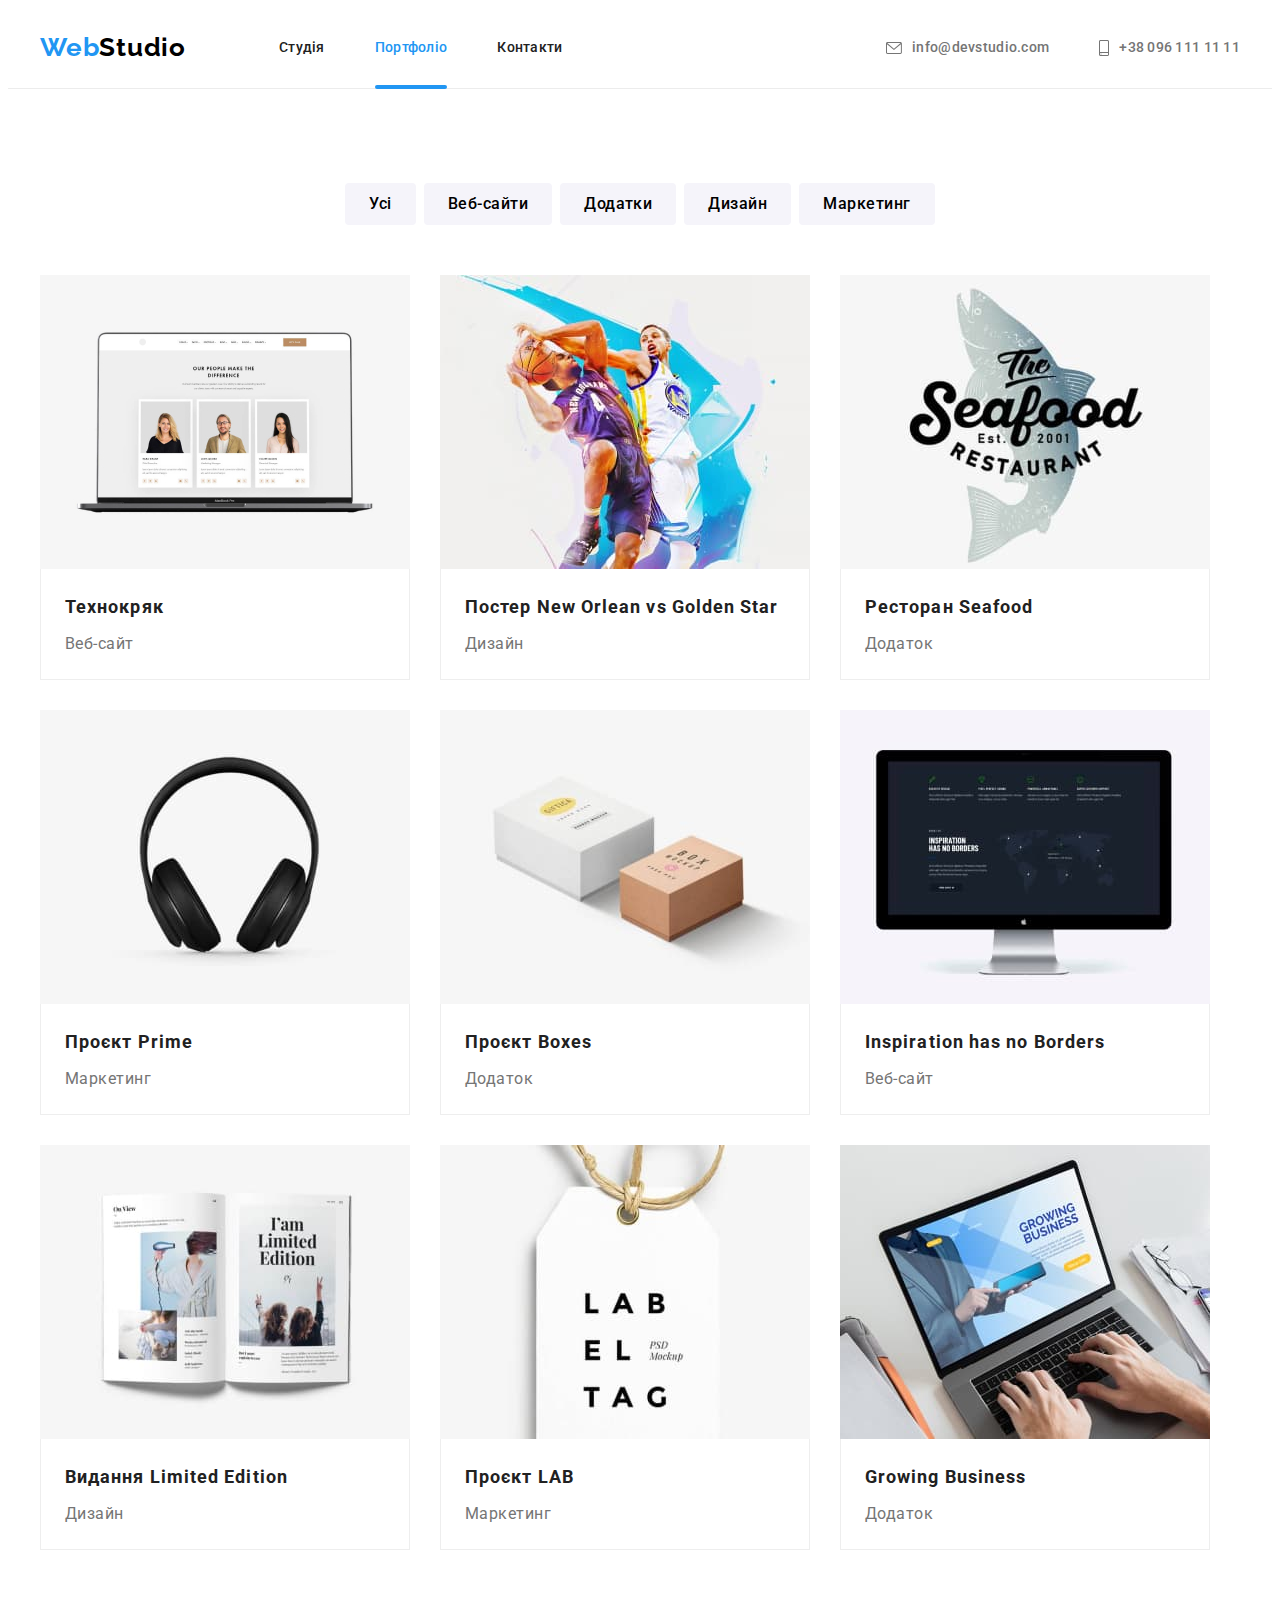
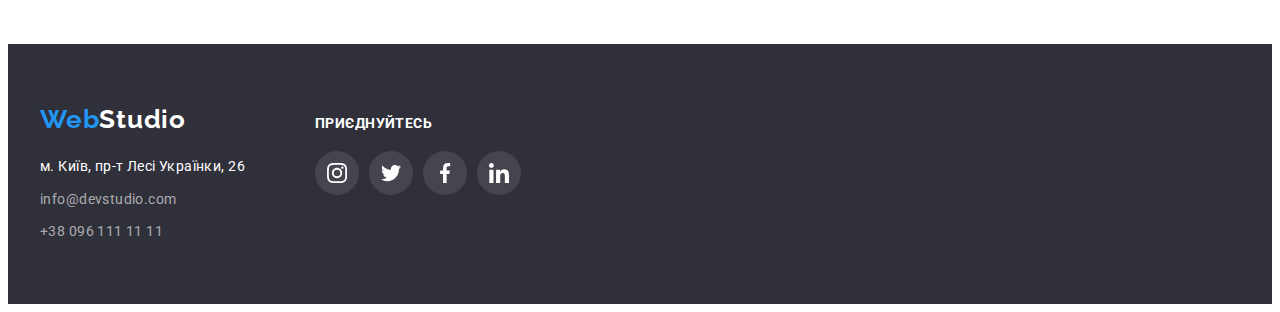
==== portfolio.html @ a7c12bc5 "Copied" ====
<!DOCTYPE html>
<html lang="uk">

<head>
    <meta charset="UTF-8">
    <meta http-equiv="X-UA-Compatible" content="IE=edge">
    <meta name="viewport" content="width=device-width, initial-scale=1.0">
    <title>WebStudio</title>
    <link rel="preconnect" href="https://fonts.googleapis.com">
    <link rel="preconnect" href="https://fonts.gstatic.com" crossorigin>
    <link
        href="https://fonts.googleapis.com/css2?family=Raleway:wght@700&family=Roboto:wght@400;500;700;900&display=swap"
        rel="stylesheet">
    <link rel="stylesheet" href="https://cdnjs.cloudflare.com/ajax/libs/modern-normalize/1.1.0/modern-normalize.min.css"
        integrity="sha512-wpPYUAdjBVSE4KJnH1VR1HeZfpl1ub8YT/NKx4PuQ5NmX2tKuGu6U/JRp5y+Y8XG2tV+wKQpNHVUX03MfMFn9Q=="
        crossorigin="anonymous" referrerpolicy="no-referrer" />
    <link rel="stylesheet" href="./css/styles.css">
</head>

<body>
    <!--Navigation_bar-->
    <header class="underline">
        <div class="nav-container">
            <nav class="nav-list">
                <a class="link logo" href="/">Web<span class="second-logo">Studio</span></a>
                <ul class="list">
                    <li class="list-item"><a class="link nav-link " href="./index.html">Студія</a></li>
                    <li class="list-item"><a class="link nav-link current" href="./portfolio.html">Портфоліо</a></li>
                    <li class="list-item"><a class="link nav-link" href="/">Контакти</a></li>
                </ul>
            </nav>
            <ul class="list contacts-container">
                <li class="list-item contacts-item">
                    <a class="link contacts-nav" href="mailto:info@devstudio.com">
                        <svg class="envelope-icon" width="16" height="12">
                            <use href="./images/icons.svg#envelope"></use>
                        </svg>
                        info@devstudio.com</a>
                </li>
                <li class="list-item">
                    <a class="link contacts-nav" href="tel:+380961111111">
                        <svg class="smartphone-icon" width="10" height="16">
                            <use href="./images/icons.svg#smartphone"></use>
                        </svg>
                        +38 096 111 11 11</a>
                </li>
            </ul>
        </div>
    </header>
    <main>
        <section class="portfolio section">
            <div class="projects-container">
                <h1 class="visually-hidden">Портфоліо</h1>
                <!-- Portfolio_filters -->
                <ul class="list filters-list">
                    <li class="button"><button class="filt-but" type="button">Усі</button></li>
                    <li class="button"><button class="filt-but" type="button">Веб-сайти</button></li>
                    <li class="button"><button class="filt-but" type="button">Додатки</button></li>
                    <li class="button"><button class="filt-but" type="button">Дизайн</button></li>
                    <li class="button"><button class="filt-but" type="button">Маркетинг</button></li>
                </ul>
                <!-- Portfolio_items -->
                <ul class="list projects-list">
                    <li>
                        <a class="link project-item" href="/">
                            <div class="item-wrapper">
                                <img src="./images/project1.jpg" alt="Технокряк" width="370" height="294">
                                <p class="item-overlay">
                                    Ресурс пропонує комплексні пропозиції з різним рівнем функціоналу та сервісів. Все це дозволить відвідувачу отримати
                                    вичерпні відомості про компанію чи приватну особу.
                                </p>
                            </div>
                            <div class="description-box">
                                <h2 class="project-title">Технокряк</h2>
                                <p class="project-descr">Веб-сайт</p>
                            </div>
                        </a>
                    </li>
                    <li>
                        <a class="link project-item" href="/">
                            <div class="item-wrapper">
                                <img src="./images/project2.jpg" alt="Постер New Orlean vs Golden Star" width="370" height="294">
                                <p class="item-overlay">
                                    Lorem ipsum dolor sit amet consectetur adipisicing elit. Deleniti rerum pariatur repellendus alias dolore consectetur!
                                </p>
                            </div>
                            <div class="description-box">
                                <h2 class="project-title">Постер New Orlean vs Golden Star</h2>
                                <p class="project-descr">Дизайн</p>
                            </div>
                        </a>
                    </li>
                    <li>
                        <a class="link project-item" href="/">
                            <div class="item-wrapper">
                                <img src="./images/project3.jpg" alt="Ресторан Seafood" width="370" height="294">
                                <p class="item-overlay">
                                    Lorem ipsum dolor, sit amet consectetur adipisicing elit. Fugit dolorem vitae sunt minus, modi asperiores!
                                </p>
                            </div>
                            <div class="description-box">
                                <h2 class="project-title">Ресторан Seafood</h2>
                                <p class="project-descr">Додаток</p>
                            </div>
                        </a>
    
                    </li>
                    <li>
                        <a class="link project-item" href="/">
                            <div class="item-wrapper">
                                <img src="./images/project4.jpg" alt="Проєкт Prime" width="370" height="294">
                                <p class="item-overlay">
                                    Lorem ipsum dolor sit amet consectetur, adipisicing elit. Et nostrum atque maxime natus quibusdam ab!
                                </p>
                            </div>
                            <div class="description-box">
                                <h2 class="project-title">Проєкт Prime</h2>
                                <p class="project-descr">Маркетинг</p>
                            </div>
                        </a>
                    </li>
                    <li>
                        <a class="link project-item" href="/">
                            <div class="item-wrapper">
                                <img src="./images/project5.jpg" alt="Проєкт Boxes" width="370" height="294">
                                <p class="item-overlay">
                                    Lorem ipsum dolor sit amet consectetur, adipisicing elit. Perspiciatis soluta velit accusantium laborum nostrum natus!
                                </p>
                            </div>
                            <div class="description-box">
                                <h2 class="project-title">Проєкт Boxes</h2>
                                <p class="project-descr">Додаток</p>
                            </div>
                        </a>
                    </li>
                    <li>
                        <a class="link project-item" href="">
                            <div class="item-wrapper">
                                <img src="./images/project6.jpg" alt="Inspiration has no Borders" width="370" height="294">
                                <p class="item-overlay">
                                    Lorem, ipsum dolor sit amet consectetur adipisicing elit. Sit inventore dignissimos qui, voluptatem cum iste.
                                </p>
                            </div>
                            <div class="description-box">
                                <h2 class="project-title">Inspiration has no Borders</h2>
                                <p class="project-descr">Веб-сайт</p>
                            </div>
                        </a>
                    </li>
                    <li>
                        <a class="link project-item" href="/">
                            <div class="item-wrapper">
                                <img src="./images/project7.jpg" alt="Видання Limited Edition" width="370" height="294">
                                <p class="item-overlay">
                                    Lorem ipsum dolor sit amet consectetur adipisicing elit. At rerum eos corporis nihil commodi natus.
                                </p>
                            </div>
                            <div class="description-box">
                                <h2 class="project-title">Видання Limited Edition</h2>
                                <p class="project-descr">Дизайн</p>
                            </div>
                        </a>
                    </li>
                    <li>
                        <a class="link project-item" href="/">
                            <div class="item-wrapper">
                                <img src="./images/project8.jpg" alt="Проєкт LAB" width="370" height="294">
                                <p class="item-overlay">
                                    Lorem ipsum dolor sit, amet consectetur adipisicing elit. Nihil aliquam voluptate autem minima minus cupiditate?
                                </p>
                            </div>
                            <div class="description-box">
                                <h2 class="project-title">Проєкт LAB</h2>
                                <p class="project-descr">Маркетинг</p>
                            </div>
                        </a>
                    </li>
                    <li>
                        <a class="link project-item" href="/">
                            <div class="item-wrapper">
                                <img src="./images/project9.jpg" alt="Growing Business" width="370" height="294">
                                <p class="item-overlay">
                                    Lorem ipsum dolor sit, amet consectetur adipisicing elit. Recusandae nihil ullam perspiciatis, illum iste minus.
                                </p>
                            </div>
                            <div class="description-box">
                                <h2 class="project-title">Growing Business</h2>
                                <p class="project-descr">Додаток</p>
                            </div>
                        </a>
                    </li>
                </ul>
            </div>
        </section>
    </main>
    <!--Basement-->
    <footer class="basement">
        <div class="footer-container">
            <div class="address-container">
                <a class="link basement-logo" href="./index.html">Web<span class="basement-logo-second">Studio</span></a>
                <address class="basement-contacts">
                    <ul class="list">
                        <li class="contact-item"><a class="link contact-first-color"
                                href="https://goo.gl/maps/C3TWV4PwisccWHNz8" target="_blank"
                                rel="noopener norefererr nofollow">м. Київ, пр-т Лесі Українки, 26</a></li>
                        <li class="contact-item"><a class="link contact-second-color"
                                href="mailto:info@devstudio.com">info@devstudio.com</a></li>
                        <li class="contact-item"><a class="link contact-second-color" href="tel:+380961111111">+38 096 111
                                11 11</a></li>
                    </ul>
                </address>
            </div>
            <div>
                <h3 class="invite-title">приєднуйтесь</h3>
                <ul class="list invite-list">
                    <li>
                        <a class="basement-social-link" href="/">
                            <svg class="basement-social-icon" width="20px" height="20px">
                                <use href="./images/icons.svg#instagram"></use>
                            </svg>
                        </a>
                    </li>
                    <li>
                        <a class="basement-social-link" href="/">
                            <svg class="basement-social-icon" width="20px" height="20px">
                                <use href="./images/icons.svg#twitter"></use>
                            </svg>
                        </a>
                    </li>
                    <li>
                        <a class="basement-social-link" href="/">
                            <svg class="basement-social-icon" width="20px" height="20px">
                                <use href="./images/icons.svg#facebook"></use>
                            </svg>
                        </a>
                    </li>
                    <li>
                        <a class="basement-social-link" href="/">
                            <svg class="basement-social-icon" width="20px" height="20px">
                                <use href="./images/icons.svg#linkedin"></use>
                            </svg>
                        </a>
                    </li>
                </ul>
            </div>
        </div>
    </footer>
</body>

</html>
---- css/styles.css ----
:root {
    --main-color: #FFFFFF;
    --second-color: #2F303A;
    --team-section-color: #F5F4FA;
    --first-logo-color: #2196F3;
    --second-logo-color: #000000;
    --main-text-color: #212121;
    --descriprion-color: #757575;
    --basement-contakts-color: #FFFFFF99;
    --button-active-color: #188CE8;
    --underline-color: #ECECEC;
    --border-color: #EEEEEE;
    --overlay-color: rgba(47, 48, 58, 0.4);
    --social-link-color: #AFB1B8;
    --basement-social-link-color: rgba(255, 255, 255, 0.1);
    --face-background: #C4C4C4;
    --activity-descr-color: rgba(47, 48, 58, 0.8);
    --modal-background: rgba(0, 0, 0, 0.2);
    --modal-close-btn: rgba(0, 0, 0, 0.1);
    --portfolio-overlay-color: rgba(33, 150, 243, 0.9);
    --transition-function: cubic-bezier(0.4, 0, 0.2, 1);
}

/*Global_styles*/

body {
    background: var(--main-color);
    font-family: 'Roboto', sans-serif;
    color: var(--main-text-color);
}

h1,
h2,
h3,
h4,
h5,
h6,
p {
    margin: 0px;
    padding: 0px;
}

img {
    display: block;
}

.link {
    text-decoration: none;
    display: inline-block;
}

.list {
    list-style: none;
    padding: 0px;
    margin: 0px;
}

.section {
    padding: 94px 0px;
}

/*Navigation-bar*/

.underline {
    border-bottom: solid 1px var(--underline-color);
}

.nav-link,
.contacts-nav {
    font-weight: 500;
    font-size: 14px;
    line-height: 1.14;
    letter-spacing: 0.02em;
}

.nav-container {
    margin: 0px auto;
    width: 1200px;
    padding: 0px 15px;
    display: flex;
    /* outline: red solid 1px; */

}

.nav-list {
    display: flex;
    margin-right: auto;
    align-items: center;
}

.nav-list .list {
    display: flex   ;
}

.nav-container .list{
    display: flex;
}

/*Logo*/

.logo {
    color: var(--first-logo-color);
    font-family: 'Raleway', sans-serif;
    font-weight: 700;
    font-size: 26px;
    line-height: 1.19;
    letter-spacing: 0.03em;
    margin-right: 93px;
    padding: 24px 0px 25px 0px;
}

.second-logo {
    color: var(--second-logo-color);
}

/*Navigation_links*/

.nav-link .current {
    color: var(--first-logo-color);
}

.nav-link {
    color: inherit;
    padding: 32px 0px;
    position: relative;
    transition: color 250ms var(--transition-function);
}

.nav-link:hover,
.nav-link:focus,
.current {
    color: var(--first-logo-color);
}

.current::after {
    content: '';
    position: relative;
    display: block;
    width: 100%;
    height: 4px;
    background-color: var(--first-logo-color);
    border-radius: 2px;
    position: absolute;
    bottom: -1px;
}

/*Contacts*/

.contacts-container {
    align-items: center;
}

.contacts-nav {
    color: var(--descriprion-color);
    padding: 32px 0px;
    display: flex;
    align-items: center;
    transition: color 250ms var(--transition-function);
}

.contacts-nav:hover,
.contacts-nav:focus {
    color: var(--first-logo-color);
} 


.contacts-icon {
    width: 12px;
    height: 16px;
    fill: var(--descriprion-color);
}

.list-item:not(:last-child) {
    margin-right: 50px;
}

.envelope-icon {
    fill: currentColor;
    margin-right: 10px;
}

.smartphone-icon {
    fill: currentColor;
    margin-right: 10px;
}

/*Face*/

.face-container {
    margin: 0px auto;
    width: 1200px;
    padding: 200px 15px;
}

.face {
    background-color: var(--face-background);
    color: var(--main-color);
    text-align: center;
    background-image: linear-gradient(var(--overlay-color), var(--overlay-color)), 
    url(../images/header-img.jpg);
    background-repeat: no-repeat;
    background-position: center;
    background-size: cover;
    max-width: 1600px;
    margin-left: auto;
    margin-right: auto;
}

.face-header {
    font-weight: 900;
    font-size: 44px;
    line-height: 1.36;
    text-align: center;
    letter-spacing: 0.06em;
    text-transform: uppercase;
    width: 700px;
    margin: 0px auto 30px;
}

.order-button {
    cursor: pointer;
    background: var(--first-logo-color);
    border-color: transparent;
    border-radius: 4px;
    color: inherit;
    font-family: inherit;
    font-weight: 700;
    font-size: 16px;
    line-height: 1.87;
    letter-spacing: 0.06em;
    padding: 8px 30px;
    transition: background 250ms var(--transition-function),
                box-shadow 250ms var(--transition-function);
}

.order-button:hover,
.order-button:focus {
    background: var(--button-active-color);
    box-shadow: 0px 4px 4px rgba(0, 0, 0, 0.15);
}

/*Features*/

.features-container {
    margin: 0px auto;
    width: 1200px;

}

.feature {
    width: 270px;
}



.visually-hidden {
    position: absolute;
    width: 1px;
    height: 1px;
    margin: -1px;
    border: 0;
    padding: 0;

    white-space: nowrap;
    clip-path: inset(50%);
    clip: rect( 0 0 0 0);
    overflow: hidden   ;
}

.icon {
    width: 70px;
    height: 70px;
    background-color: var(--team-section-color);
}

.icon-contain {
    width: 270px;
    height: 120px;
    background-color: var(--team-section-color);
    display: flex;
    align-items: center;
    justify-content: center;
    margin-bottom: 30px;
    border-radius: 4px;
}





.feature-title {
    font-weight: 700;
    font-size: 14px;
    line-height: 1.14;
    letter-spacing: 0.03em;
    text-transform: uppercase;
    margin-bottom: 10px;
}

.feature-descr {
    color: var(--descriprion-color);
    font-style: normal;
    font-size: 14px;
    line-height: 1.71;
    letter-spacing: 0.03em;
}

.features-list {
    display: flex;
}

.feature:not(:last-child) {
    margin-right: 30px;
}

/*Activities gallery*/

.activities {
    padding-bottom: 94px;
}

.activities-container {
    margin: 0px auto;
    width: 1200px;
    padding: 0px 15px;
    /* outline: red solid 1px; */

}

.activities-title {
    font-weight: 700;
    font-size: 36px;
    line-height: 1.16;
    text-align: center;
    letter-spacing: 0.03em;
    margin-bottom: 50px;
}

.activities-list {
    display: flex;
}

.activity:not(:last-child) {
    margin-right: 30px;
}

.activity {
    position: relative;
}

.activity-descr {
    position: absolute;
    bottom: 0px;
    padding: 27px 0px;
    width: 100%;
    background-color: var(--activity-descr-color);
    color: var(--main-color);
    font-weight: 700;
    font-size: 14px;
    line-height: 1.14;
    text-align: center;
    letter-spacing: 0.03em;
    text-transform: uppercase;
}

/*Team_section*/

.team-container {
    margin: 0px auto;
    width: 1200px;
    padding: 0px 15px;
    /* outline: red solid 1px; */
}

.workers-list {
    display: flex;
}

.team {
    background: var(--team-section-color);
}

.team-title {
    font-weight: 700;
    font-size: 36px;
    line-height: 1.16;
    text-align: center;
    letter-spacing: 0.03em;
    margin-bottom: 50px;
}



.employee:not(:last-child) {
    margin-right: 30px;
}

.description {
    padding: 30px;
    background: var(--main-color);
    border-radius: 0px 0px 4px 4px;
    box-shadow: 0px 1px 3px rgba(0, 0, 0, 0.12), 0px 1px 1px rgba(0, 0, 0, 0.14), 0px 2px 1px rgba(0, 0, 0, 0.2);

}

.employee-title  {
    font-weight: 500;
    font-size: 16px;
    line-height: 1.18;
    text-align: center;
    letter-spacing: 0.03em;
    margin-bottom: 10px;
}

.employee-position {
    color: var(--descriprion-color);
    font-size: 16px;
    line-height: 1.18;
    text-align: center;
    letter-spacing: 0.03em;
    margin-bottom: 16px;
}

.socials-list {
    display: flex;
    gap: 10px;
}

.social-link {
    display: flex;
    width: 44px;
    height: 44px;
    align-items: center;
    border-radius: 50%;
    justify-content: center;
    transition: background-color 250ms var(--transition-function);
}

.social-icon {
    fill: var(--social-link-color);
    transition: fill 250ms var(--transition-function);
}

.social-link:hover,
.social-link:focus {
    background-color: var(--first-logo-color);
}

.social-link:hover .social-icon,
.social-link:focus .social-icon {
    fill: var(--main-color);
}

/*Basement*/

.footer-container {
    margin: 0px auto;
    width: 1200px;
    padding: 0px 15px;
    display: flex;
    align-items: baseline;
    /* outline: red solid 1px; */
}

.basement {
    background: var(--second-color);
    padding: 60px 0px;
}

/* Clients_section*/

.clients-container {
    margin: 0px auto;
    width: 1200px;
    padding: 0px 15px;
}

.clients-title {
    font-weight: 700;
    font-size: 36px;
    line-height: 1.16;
    text-align: center;
    letter-spacing: 0.03em;
    margin-bottom: 50px;
}

.clients-list {
    text-decoration: none;
    display: flex;
    gap: 30px;
}

.link-client {
    width: 170px;
    height: 92px;
    border: solid 1px var(--social-link-color);
    border-radius: 4px;
    align-items: center;
    justify-content: center;
    display: flex;
    transition: border-color 250ms var(--transition-function);
}

.client-logo {
    fill: var(--social-link-color);
    transition: fill 250ms var(--transition-function);
}

.link-client:hover {
    border-color: var(--first-logo-color);
}

.link-client:hover .client-logo {
    fill: var(--first-logo-color);
}

.link-client:focus {
    border-color: var(--first-logo-color);
}

.link-client:focus .client-logo {
    fill: var(--first-logo-color);
}

/*Basement_logo*/

.basement-logo {
    color: var(--first-logo-color);
    font-family: 'Raleway', sans-serif;
    font-weight: 700;
    font-size: 26px;
    line-height: 1.19;
    letter-spacing: 0.03em;
    margin-bottom:  20px;
}

.basement-logo-second {
    color: var(--main-color);
}

/*Basement_contacts*/

.contact-item:not(:last-child) {
    margin-bottom: 9px;
}

.basement-contacts {
    font-style: inherit;
    font-size: 14px;
    line-height: 1.71;
    letter-spacing: 0.03em;
}

.contact-first-color {
    color: var(--main-color);
    transition: color 250ms var(--transition-function);
}

.contact-second-color {
    color: var(--basement-contakts-color);
    transition: color 250ms var(--transition-function);
}

.contact-first-color:hover,
.contact-first-color:focus,
.contact-second-color:hover,
.contact-second-color:focus {
    color:  var(--first-logo-color);
}

.address-container {
    margin-right: 70px;
}

.invite-title {
    font-weight: 700;
    font-size: 14px;
    line-height: 16px;
    letter-spacing: 0.03em;
    text-transform: uppercase;
    color: var(--main-color);
    margin-bottom: 20px;
}

.invite-list {
    display: flex;
    gap: 10px;
}

.basement-social-link {
    display: flex;
    width: 44px;
    height: 44px;
    align-items: center;
    border-radius: 50%;
    justify-content: center;
    background: var(--basement-social-link-color);
}

.basement-social-icon {
    fill: var(--main-color);
}

.basement-social-link:hover,
.basement-social-link:focus {
    background-color: var(--first-logo-color);
    transition: background-color 250ms var(--transition-function);
}

/* Modal window */

.backdrop {
    position: fixed;
    top: 0;
    left: 0;
    width: 100%;
    height: 100%;
    background-color: var(--modal-background);
    filter: blur(0px);
    transition: opacity 250ms var(--transition-function),
                visibility 250ms var(--transition-function);
}

.backdrop.is-hidden {
    opacity: 0;
    visibility: hidden;
    pointer-events: none;
}

.modal {
    position: absolute;
    top: 221px;
    left: 50%;
    transform: translate(-50%, 0);
    background-color: var(--main-color);
    width: 528px;
    height: 581px;
    border-radius: 4px;
    box-shadow: 0px 1px 3px rgba(0, 0, 0, 0.12), 0px 1px 1px rgba(0, 0, 0, 0.14), 0px 2px 1px rgba(0, 0, 0, 0.2);
    scale: 100%;
    transition: transform 250ms var(--transition-function);
}

.backdrop.backdrop.is-hidden .modal {
    transform: translate(-50%, 20%);
    
}

.close-btn {
    display: flex;
    justify-content: center;
    align-items: center;
    position: absolute;
    width: 30px;
    height: 30px;
    cursor: pointer;
    background-color: transparent;
    border: 1px solid var(--modal-close-btn);
    border-radius: 50%;
    padding: 0px;
    top: 8px;
    right: 8px;
}

.close-btn-icon {
    fill: var(--second-logo-color);
}

/*PORTFOLIO_PAGE_STYLES*/

/*Filters*/

.filt-but {
    cursor: pointer;
    background: var(--team-section-color);
    font-family: inherit;
    font-weight: 500;
    font-size: 16px;
    line-height: 1.62;
    text-align: center;
    letter-spacing: 0.03em;
    border-color: transparent;
    border-radius: 4px;
    padding: 6px 22px;
    transition: background 250ms var(--transition-function),
                box-shadow 250ms var(--transition-function),
                color 250ms var(--transition-function);
}

.filt-but:hover,
.filt-but:focus {
    background: var(--first-logo-color);
    color: var(--main-color);
    box-shadow: 0px 3px 1px rgba(0, 0, 0, 0.1), 0px 1px 2px rgba(0, 0, 0, 0.08), 0px 2px 2px rgba(0, 0, 0, 0.12);
}

.filters h2,
.projects h2 {
    color: var(--main-color);
}

/*Projects*/

.projects-container {
    margin: 0px auto;
    width: 1200px;
    padding: 0px 15px;
    /* outline: red solid 1px; */
}

.filters-list {
    display: flex;
    justify-content: center;
    margin-bottom: 50px;

}

.button:not(:last-child) {
    margin-right: 8px;
}

.projects-list {
    display: flex;
    flex-wrap: wrap;
    gap: 30px;
}

.project-item {
    transition: box-shadow 250ms var(--transition-function);
}

.project-item:hover,
.project-item:focus {
    box-shadow: 0px 1px 1px rgba(0, 0, 0, 0.12),
    0px 4px 4px rgba(0, 0, 0, 0.06),
    1px 4px 6px rgba(0, 0, 0, 0.16);
}

.description-box {
    padding: 20px 24px;
    border-right: solid 1px var(--border-color);
    border-bottom: solid 1px var(--border-color);
    border-left: solid 1px var(--border-color);
}

.project-title {
    color: var(--main-text-color);
    font-weight: 700;
    font-size: 18px;
    line-height: 2.0;
    letter-spacing: 0.06em;
    margin-bottom: 4px;
}

.project-descr {
    color: var(--descriprion-color);
    font-size: 16px;
    line-height: 1.87;
    letter-spacing: 0.03em;
}

.item-wrapper {
    position: relative;
    overflow: hidden;
}

.item-overlay {
    position: absolute;
    height: 100%;
    width: 100%;
    background-color: var(--portfolio-overlay-color);
    padding: 63px 24px;
    color: var(--main-color);
    font-weight: 400;
    font-size: 18px;
    line-height: 28px;
    letter-spacing: 0.03em;
    transition: transform 250ms var(--transition-function);
}

.project-item:hover .item-overlay,
.project-item:focus .item-overlay {
    transform: translateY(-100%);
}
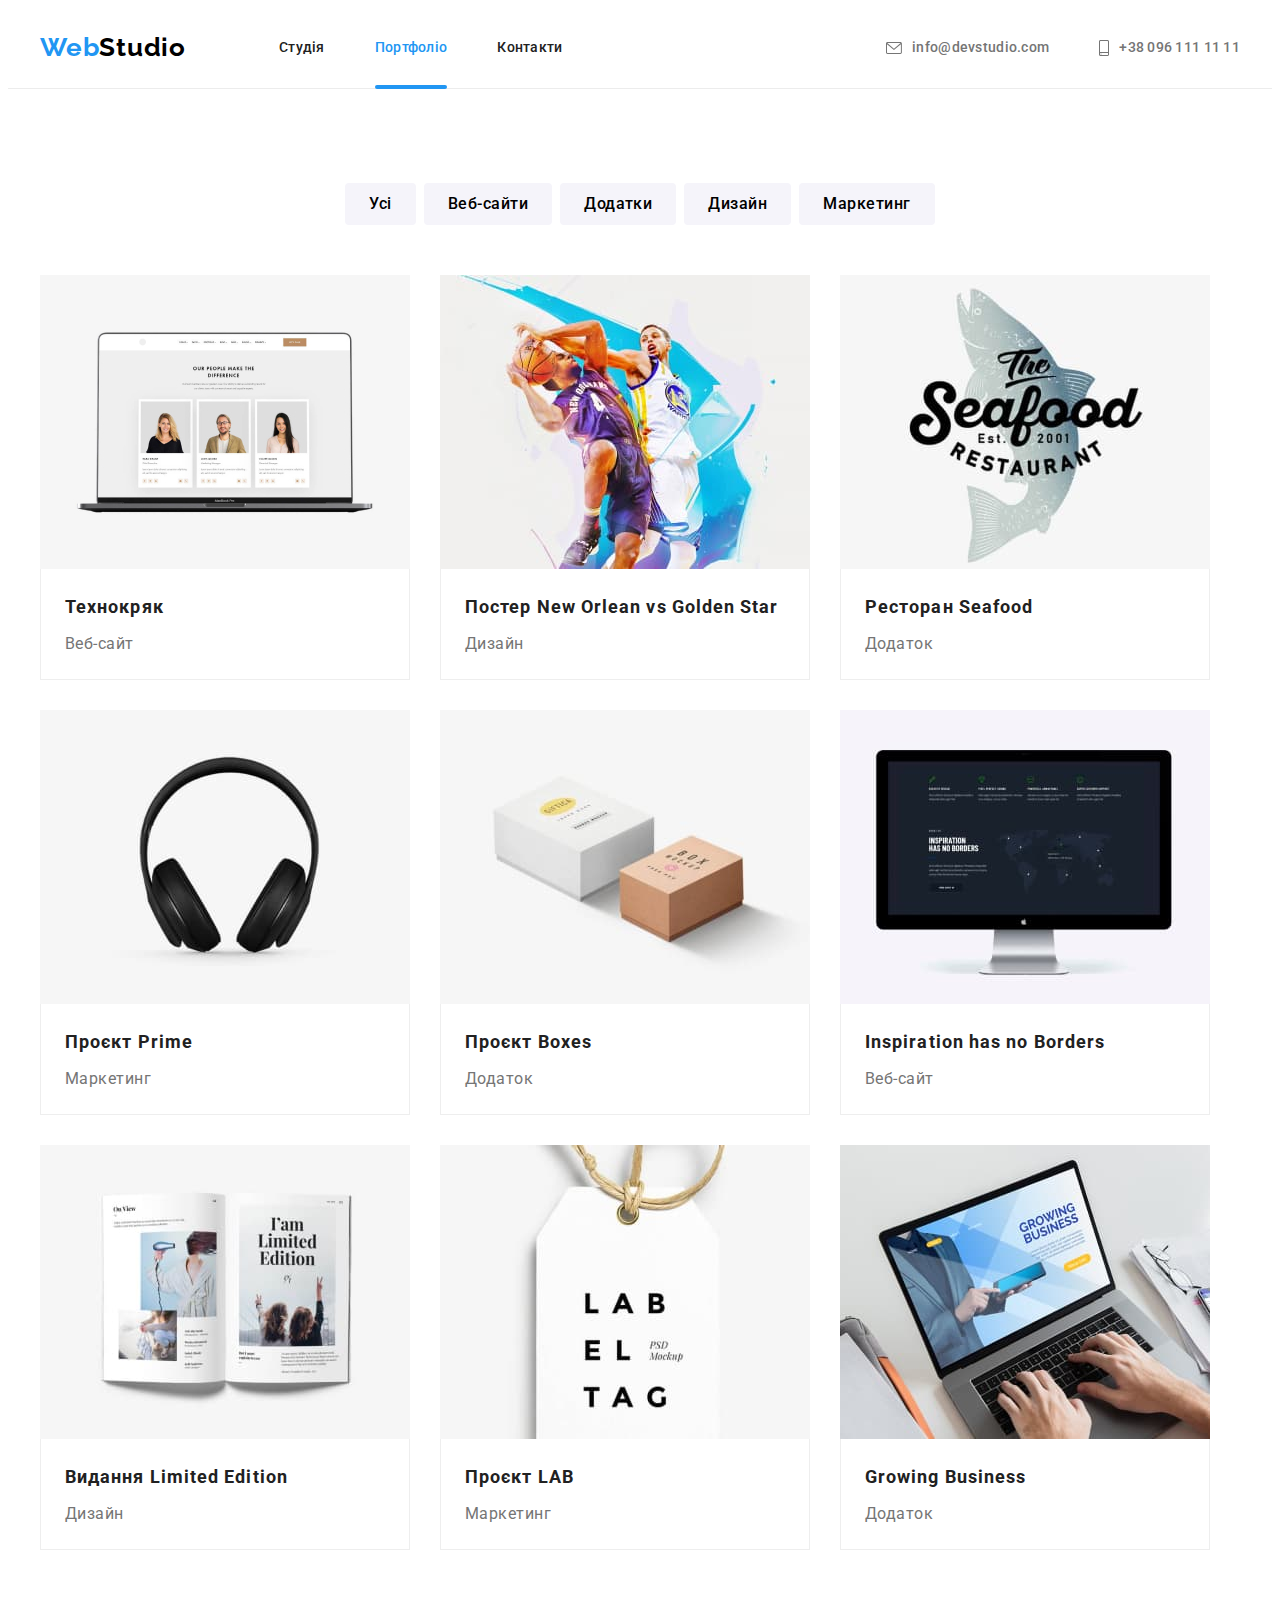
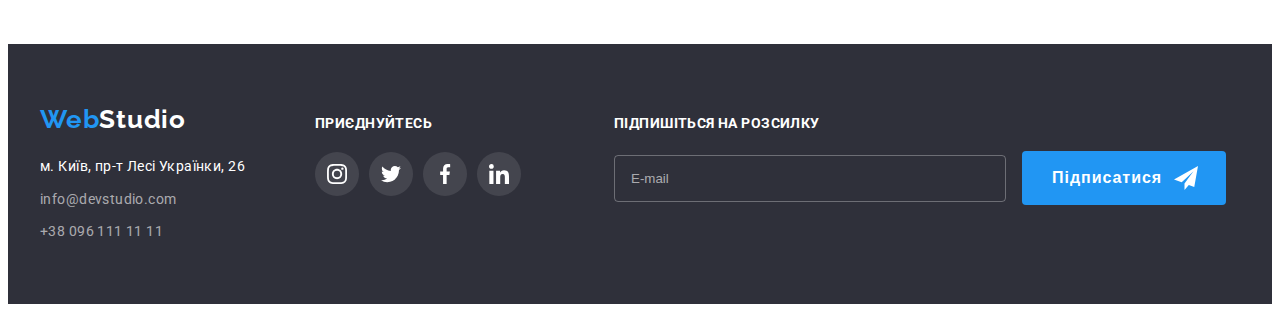
==== commit 10fa6d18: "Added modal window and mailing" ====
--- a/portfolio.html
+++ b/portfolio.html
@@ -210,7 +210,8 @@
                     </ul>
                 </address>
             </div>
-            <div>
+            <!-- Invite_block -->
+            <div class="invite-links-wrapper">
                 <h3 class="invite-title">приєднуйтесь</h3>
                 <ul class="list invite-list">
                     <li>
@@ -242,6 +243,18 @@
                         </a>
                     </li>
                 </ul>
+            </div>
+            <!-- Mailing_form -->
+            <div>
+                <strong class="mailing-title">Підпишіться на розсилку</strong>
+                <div class="mailing-wrapper">
+                    <input class="mailing-field" name="mailing" type="text" placeholder="E-mail">
+                    <button type="submit" class="mailing-button">Підписатися
+                        <svg class="send-icon" width="24" height="24">
+                            <use href="./images/icons.svg#send-icon"></use>
+                        </svg>
+                    </button>
+                </div>
             </div>
         </div>
     </footer>
--- a/css/styles.css
+++ b/css/styles.css
@@ -19,6 +19,10 @@
     --modal-close-btn: rgba(0, 0, 0, 0.1);
     --portfolio-overlay-color: rgba(33, 150, 243, 0.9);
     --transition-function: cubic-bezier(0.4, 0, 0.2, 1);
+    --form-field-border-color: rgba(33, 33, 33, 0.2);
+    --mailing-field-border: rgba(255, 255, 255, 0.3);
+    --mailing-plaseholder-color: rgba(255, 255, 255, 0.6);
+    --submit-button-color: #188CE8;
 }
 
 /*Global_styles*/
@@ -572,10 +576,14 @@
     margin-right: 70px;
 }
 
+.invite-links-wrapper {
+    margin-right: 93px;
+}
+
 .invite-title {
     font-weight: 700;
     font-size: 14px;
-    line-height: 16px;
+    line-height: 1.14;
     letter-spacing: 0.03em;
     text-transform: uppercase;
     color: var(--main-color);
@@ -605,6 +613,56 @@
 .basement-social-link:focus {
     background-color: var(--first-logo-color);
     transition: background-color 250ms var(--transition-function);
+}
+
+.mailing-title {
+    display: block;
+    font-weight: 700;
+    font-size: 14px;
+    line-height: 16px;
+    letter-spacing: 0.03em;
+    text-transform: uppercase;
+    color: var(--main-color);
+    margin-bottom: 20px;
+}
+
+.mailing-wrapper {
+    position: relative;
+}
+
+.mailing-field {
+    border: solid 1px var(--mailing-field-border);
+    background-color: transparent;
+    border-radius: 4px;
+    padding:  15px 16px;
+    width: 358px;
+    outline: transparent;
+    margin-right: 12px;
+    color: var(--main-color);
+}
+
+.mailing-field::placeholder {
+    color: var(--mailing-plaseholder-color);
+}
+
+.mailing-button {
+    background-color: var(--first-logo-color);
+    border-color: transparent;
+    border-radius: 4px;
+    padding: 10px 62px 10px 28px;
+    color: var(--main-color);
+    font-weight: 700;
+    font-size: 16px;
+    line-height: 30px;
+    letter-spacing: 0.06em;
+}
+
+.send-icon {
+    position: absolute;
+    right:  28px;
+    top: 50%;
+    transform: translateY(-50%);
+    fill: var(--main-color);
 }
 
 /* Modal window */
@@ -639,6 +697,7 @@
     box-shadow: 0px 1px 3px rgba(0, 0, 0, 0.12), 0px 1px 1px rgba(0, 0, 0, 0.14), 0px 2px 1px rgba(0, 0, 0, 0.2);
     scale: 100%;
     transition: transform 250ms var(--transition-function);
+    padding: 40px;
 }
 
 .backdrop.backdrop.is-hidden .modal {
@@ -664,6 +723,137 @@
 
 .close-btn-icon {
     fill: var(--second-logo-color);
+    transition: fill 250ms var(--transition-function)
+}
+
+.close-btn:hover .close-btn-icon {
+    fill: var(--first-logo-color);
+}
+
+.modal-title {
+    font-weight: 700;
+    font-size: 20px;
+    line-height: 1.15;
+    text-align: center;
+    letter-spacing: 0.03em;
+    margin-bottom: 12px;
+    display: block;
+}
+
+/* Form_Styles */
+
+.form-wrapper {
+    position: relative;
+    margin-bottom: 10px;
+
+}
+
+.form-icon {
+    position: absolute;
+    top: 50%;
+    left: 12px;
+    transform: translateY(-50%);
+    transition: fill 250ms var(--transition-function);
+}
+
+.form-field {
+    outline: transparent;
+    width: 100%;
+    padding: 12px 12px 12px 42px;
+    border-radius:  4px;
+    border:  solid 1px;
+    border-color: var(--form-field-border-color);
+    transition: border-color 250ms var(--transition-function);
+}
+
+.form-field:focus {
+    border-color: var(--first-logo-color);
+}
+
+.form-field:focus + .form-icon {
+    fill: var(--first-logo-color);
+}
+
+.comment-field {
+    padding: 12px 16px;
+    resize: none;
+    width: 448px;
+    height: 120px;
+    margin-bottom: 20px;
+}
+
+.form-label {
+    font-weight: 400;
+    font-size: 12px;
+    line-height: 1.16;
+    letter-spacing: 0.01em;
+    margin-bottom: 4px;
+    color: var(--descriprion-color);
+}
+
+.checkbox-wrapper {
+    display: flex;
+    flex-direction: column;
+    align-items: center;
+}
+
+.checkbox-label {
+    margin-bottom: 30px;
+}
+
+.form-checkbox {
+    appearance: none;
+}
+
+.form-checkbox-icon .uncheck {
+    opacity: 0;
+    transition: opacity 250ms var(--transition-function);
+}
+
+.form-checkbox:checked + .form-checkbox-icon .uncheck {
+    opacity: 1;
+    
+}
+
+.form-checkbox-icon .check {
+    opacity: 1;
+    transition: opacity 250ms var(--transition-function);
+}
+
+.form-checkbox:checked + .form-checkbox-icon .check {
+    opacity: 0;
+}
+
+.terms-chackbox {
+    appearance: none;
+}
+
+.checkbox-descr {
+    font-weight: 400;
+    font-size: 14px;
+    line-height: 1.7;
+    letter-spacing: 0.03em;
+    color: var(--descriprion-color);
+    user-select: none;
+}
+
+.terms-link {
+    color: var(--first-logo-color);
+}
+
+.submit-button {
+    padding:  10px 52px;
+    color: var(--main-color);
+    background-color: var(--submit-button-color);
+    border-color: transparent;
+    border-radius: 4px;
+    transition: box-shadow 250ms var(--transition-function);
+
+}
+
+.submit-button:hover,
+.submit-button:focus {
+    box-shadow: 0px 4px 4px rgba(0, 0, 0, 0.15);
 }
 
 /*PORTFOLIO_PAGE_STYLES*/
@@ -705,7 +895,6 @@
     margin: 0px auto;
     width: 1200px;
     padding: 0px 15px;
-    /* outline: red solid 1px; */
 }
 
 .filters-list {
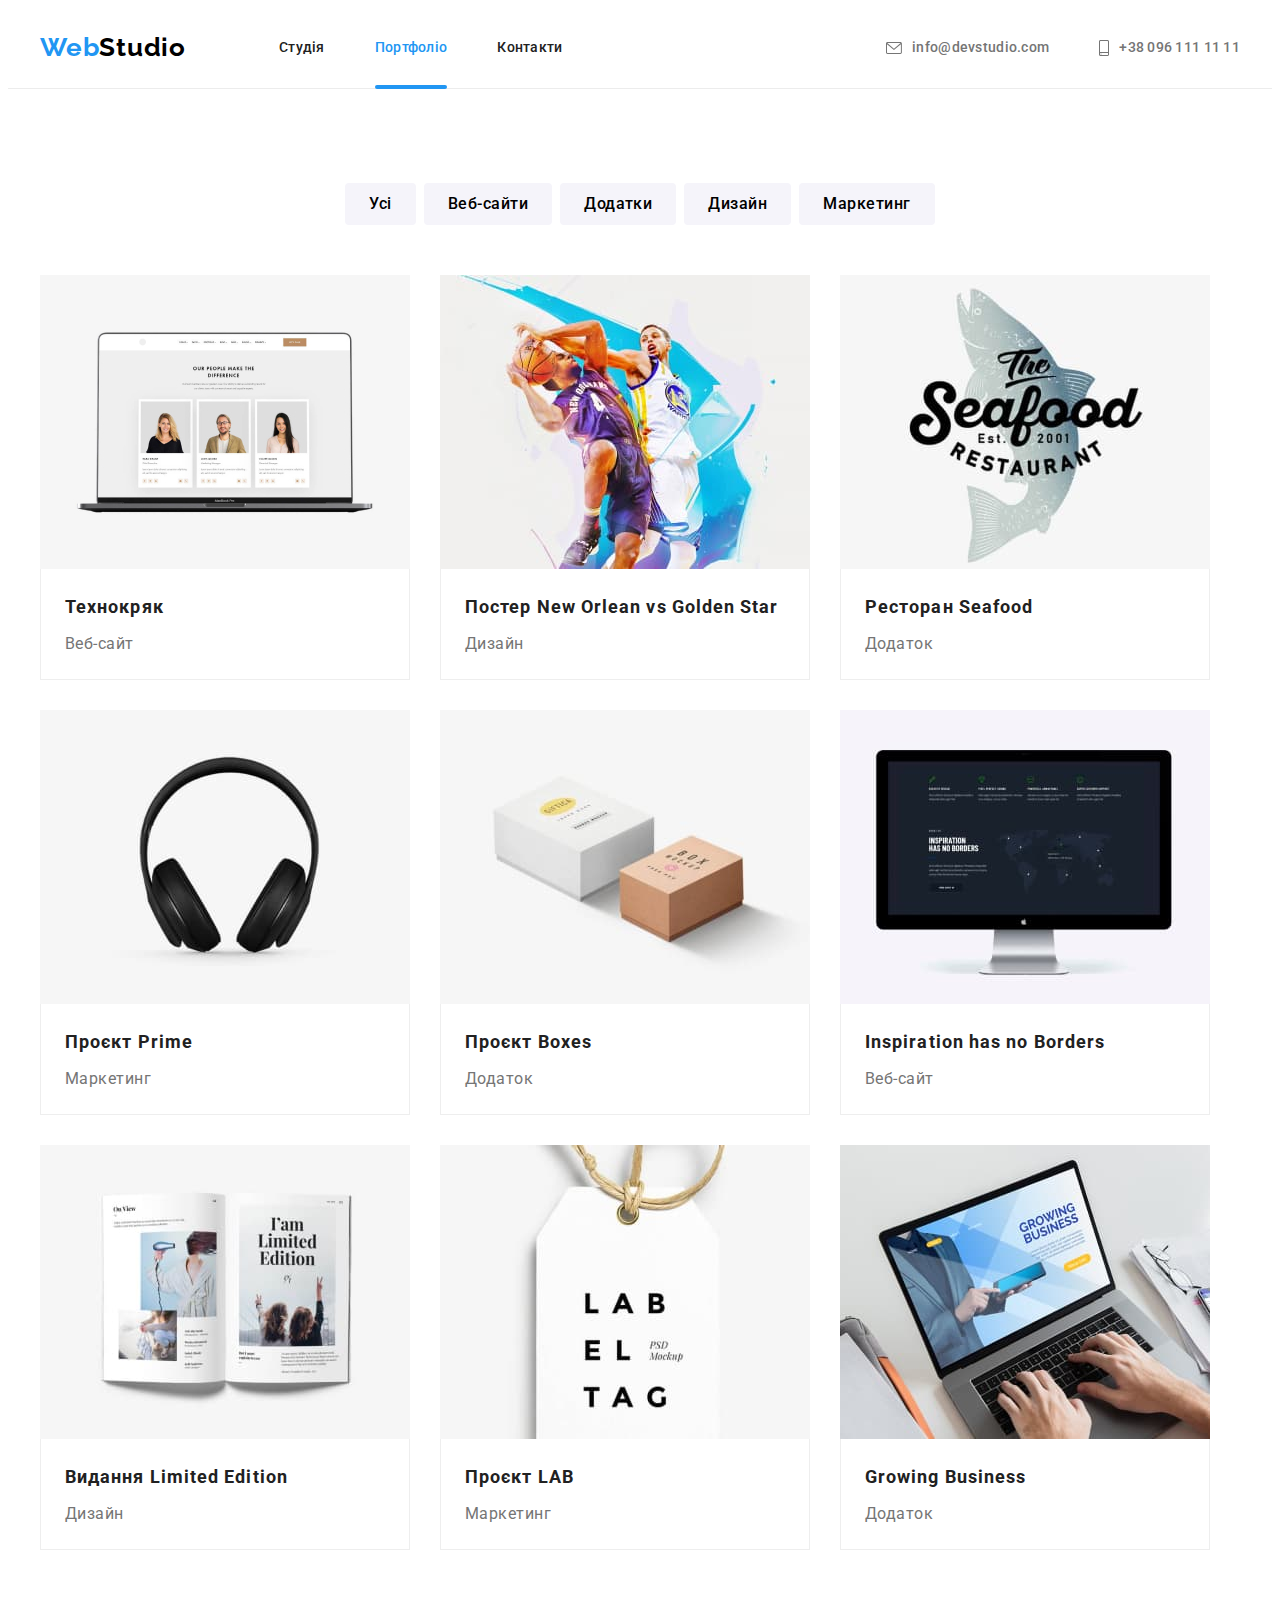
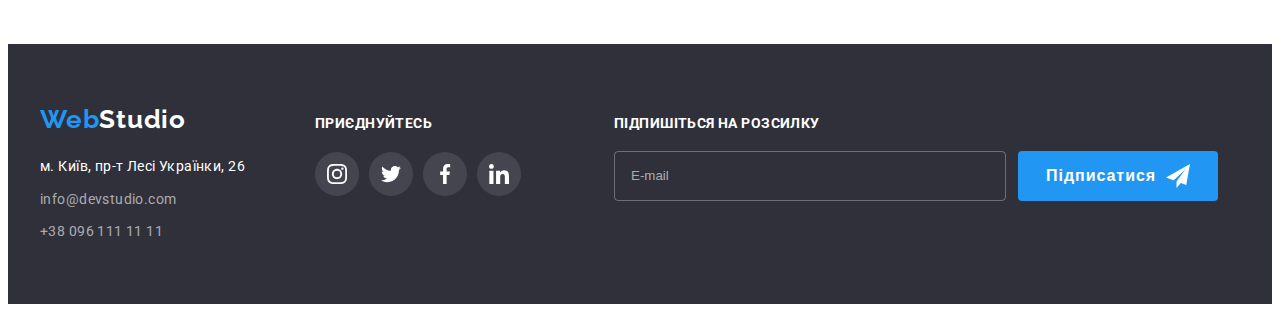
==== commit 8ac645d8: "Made amendments" ====
--- a/portfolio.html
+++ b/portfolio.html
@@ -247,14 +247,14 @@
             <!-- Mailing_form -->
             <div>
                 <strong class="mailing-title">Підпишіться на розсилку</strong>
-                <div class="mailing-wrapper">
+                <form class="mailing-wrapper">
                     <input class="mailing-field" name="mailing" type="text" placeholder="E-mail">
                     <button type="submit" class="mailing-button">Підписатися
                         <svg class="send-icon" width="24" height="24">
                             <use href="./images/icons.svg#send-icon"></use>
                         </svg>
                     </button>
-                </div>
+                </form>
             </div>
         </div>
     </footer>
--- a/css/styles.css
+++ b/css/styles.css
@@ -628,6 +628,7 @@
 
 .mailing-wrapper {
     position: relative;
+    display: flex;
 }
 
 .mailing-field {
@@ -646,22 +647,24 @@
 }
 
 .mailing-button {
+    display: flex;
+    justify-content: space-between;
+    align-items: center;
+    border: 0px;
+    width: 200px;
     background-color: var(--first-logo-color);
     border-color: transparent;
     border-radius: 4px;
-    padding: 10px 62px 10px 28px;
+    padding: 10px 28px;
     color: var(--main-color);
     font-weight: 700;
     font-size: 16px;
     line-height: 30px;
     letter-spacing: 0.06em;
+    cursor: pointer;
 }
 
 .send-icon {
-    position: absolute;
-    right:  28px;
-    top: 50%;
-    transform: translateY(-50%);
     fill: var(--main-color);
 }
 
@@ -726,7 +729,8 @@
     transition: fill 250ms var(--transition-function)
 }
 
-.close-btn:hover .close-btn-icon {
+.close-btn:hover .close-btn-icon,
+.close-btn:focus .close-btn-icon {
     fill: var(--first-logo-color);
 }
 
@@ -744,8 +748,15 @@
 
 .form-wrapper {
     position: relative;
+}
+
+.form-list {
+    margin-bottom: 20px;
+    
+}
+
+.field-item {
     margin-bottom: 10px;
-
 }
 
 .form-icon {
@@ -759,11 +770,12 @@
 .form-field {
     outline: transparent;
     width: 100%;
-    padding: 12px 12px 12px 42px;
+    padding: 11px 12px 11px 42px;
     border-radius:  4px;
     border:  solid 1px;
     border-color: var(--form-field-border-color);
     transition: border-color 250ms var(--transition-function);
+    font-size: 14px;
 }
 
 .form-field:focus {
@@ -775,14 +787,16 @@
 }
 
 .comment-field {
-    padding: 12px 16px;
+    display: block;
+    padding: 11px 16px;
     resize: none;
     width: 448px;
     height: 120px;
-    margin-bottom: 20px;
+    
 }
 
 .form-label {
+    display: block;
     font-weight: 400;
     font-size: 12px;
     line-height: 1.16;
@@ -799,29 +813,36 @@
 
 .checkbox-label {
     margin-bottom: 30px;
+    display: flex;
+    align-items: center;
 }
 
 .form-checkbox {
     appearance: none;
 }
 
+.form-checkbox-icon {
+    margin-right: 8px;
+    cursor: pointer;
+}
+
 .form-checkbox-icon .uncheck {
+    opacity: 1;
+    transition: opacity 250ms var(--transition-function);
+}
+
+.form-checkbox:checked + .form-checkbox-icon .uncheck {
+    opacity: 0;
+    
+}
+
+.form-checkbox-icon .check {
     opacity: 0;
     transition: opacity 250ms var(--transition-function);
 }
 
-.form-checkbox:checked + .form-checkbox-icon .uncheck {
+.form-checkbox:checked + .form-checkbox-icon .check {
     opacity: 1;
-    
-}
-
-.form-checkbox-icon .check {
-    opacity: 1;
-    transition: opacity 250ms var(--transition-function);
-}
-
-.form-checkbox:checked + .form-checkbox-icon .check {
-    opacity: 0;
 }
 
 .terms-chackbox {
@@ -845,9 +866,13 @@
     padding:  10px 52px;
     color: var(--main-color);
     background-color: var(--submit-button-color);
-    border-color: transparent;
+    border: none;
     border-radius: 4px;
     transition: box-shadow 250ms var(--transition-function);
+    font-weight: 700;
+    font-size: 16px;
+    line-height: 1.87;
+    letter-spacing: 0.06em;
 
 }
 
